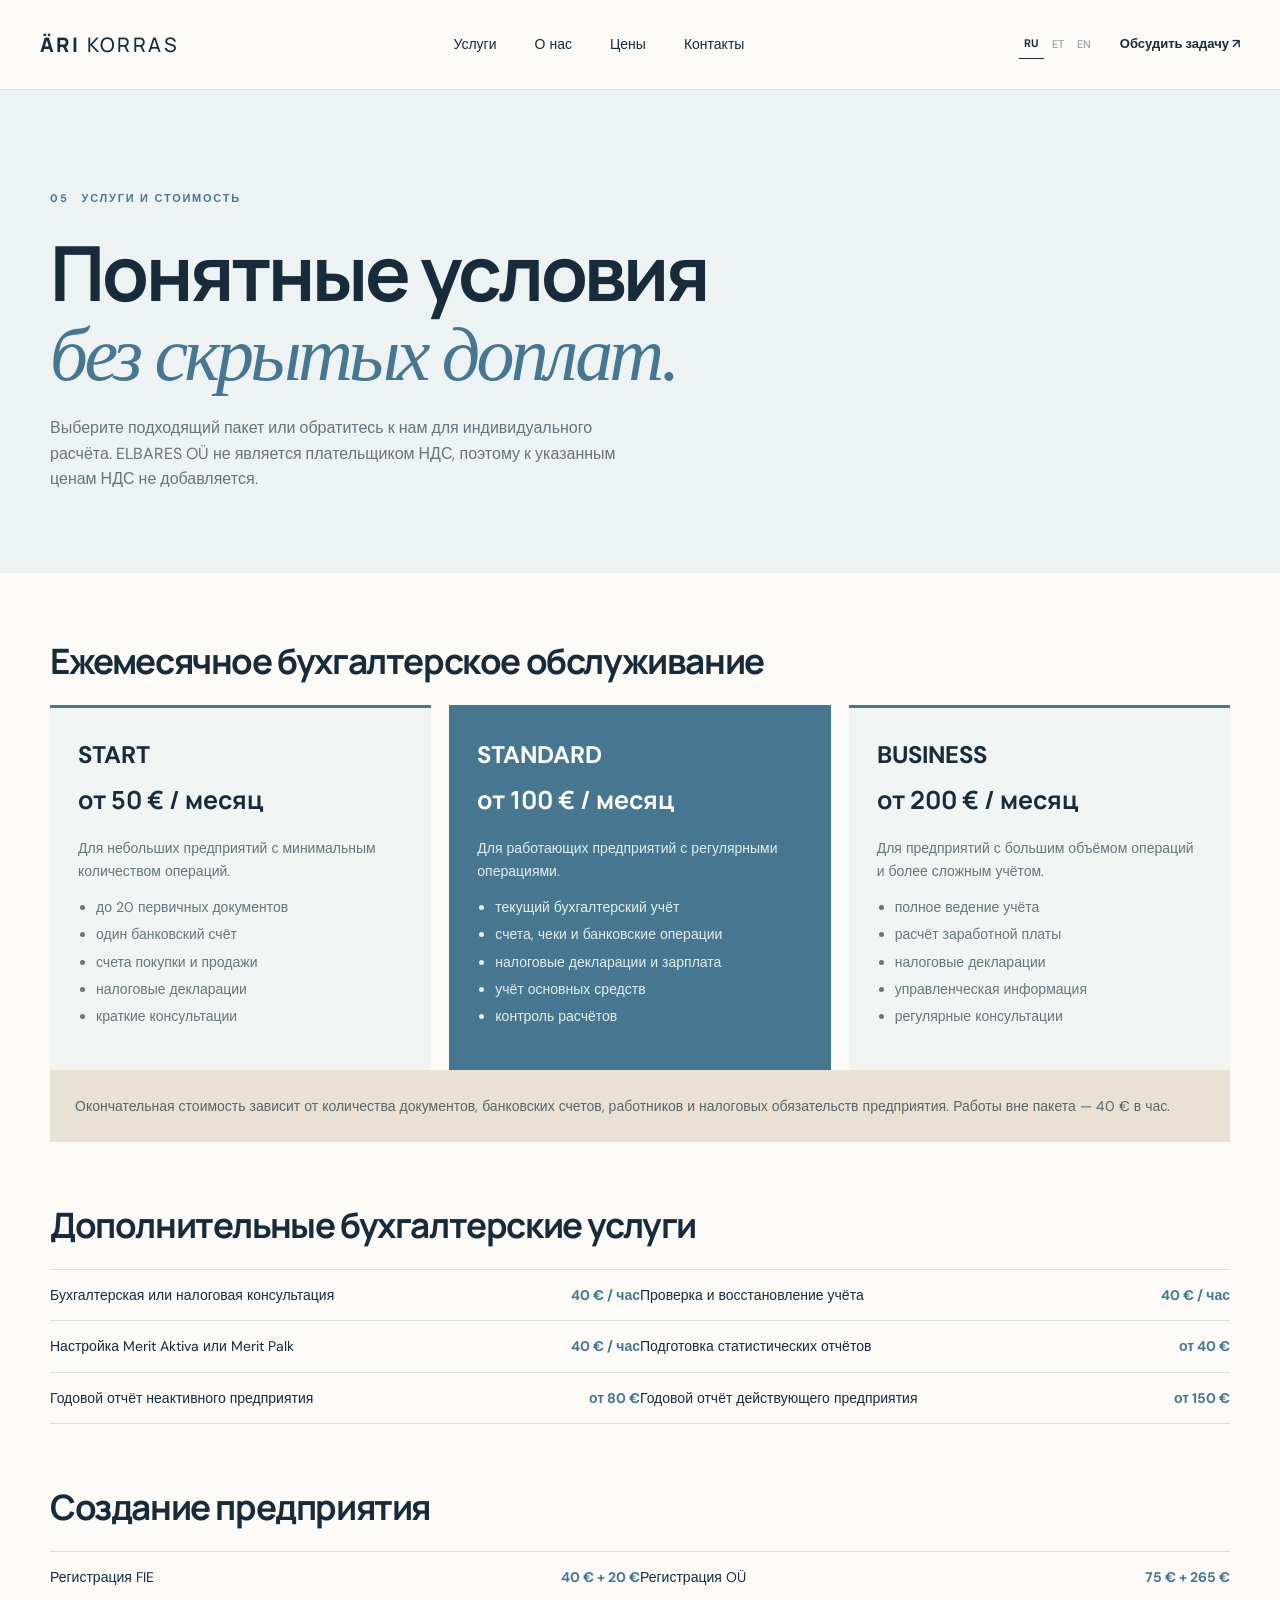
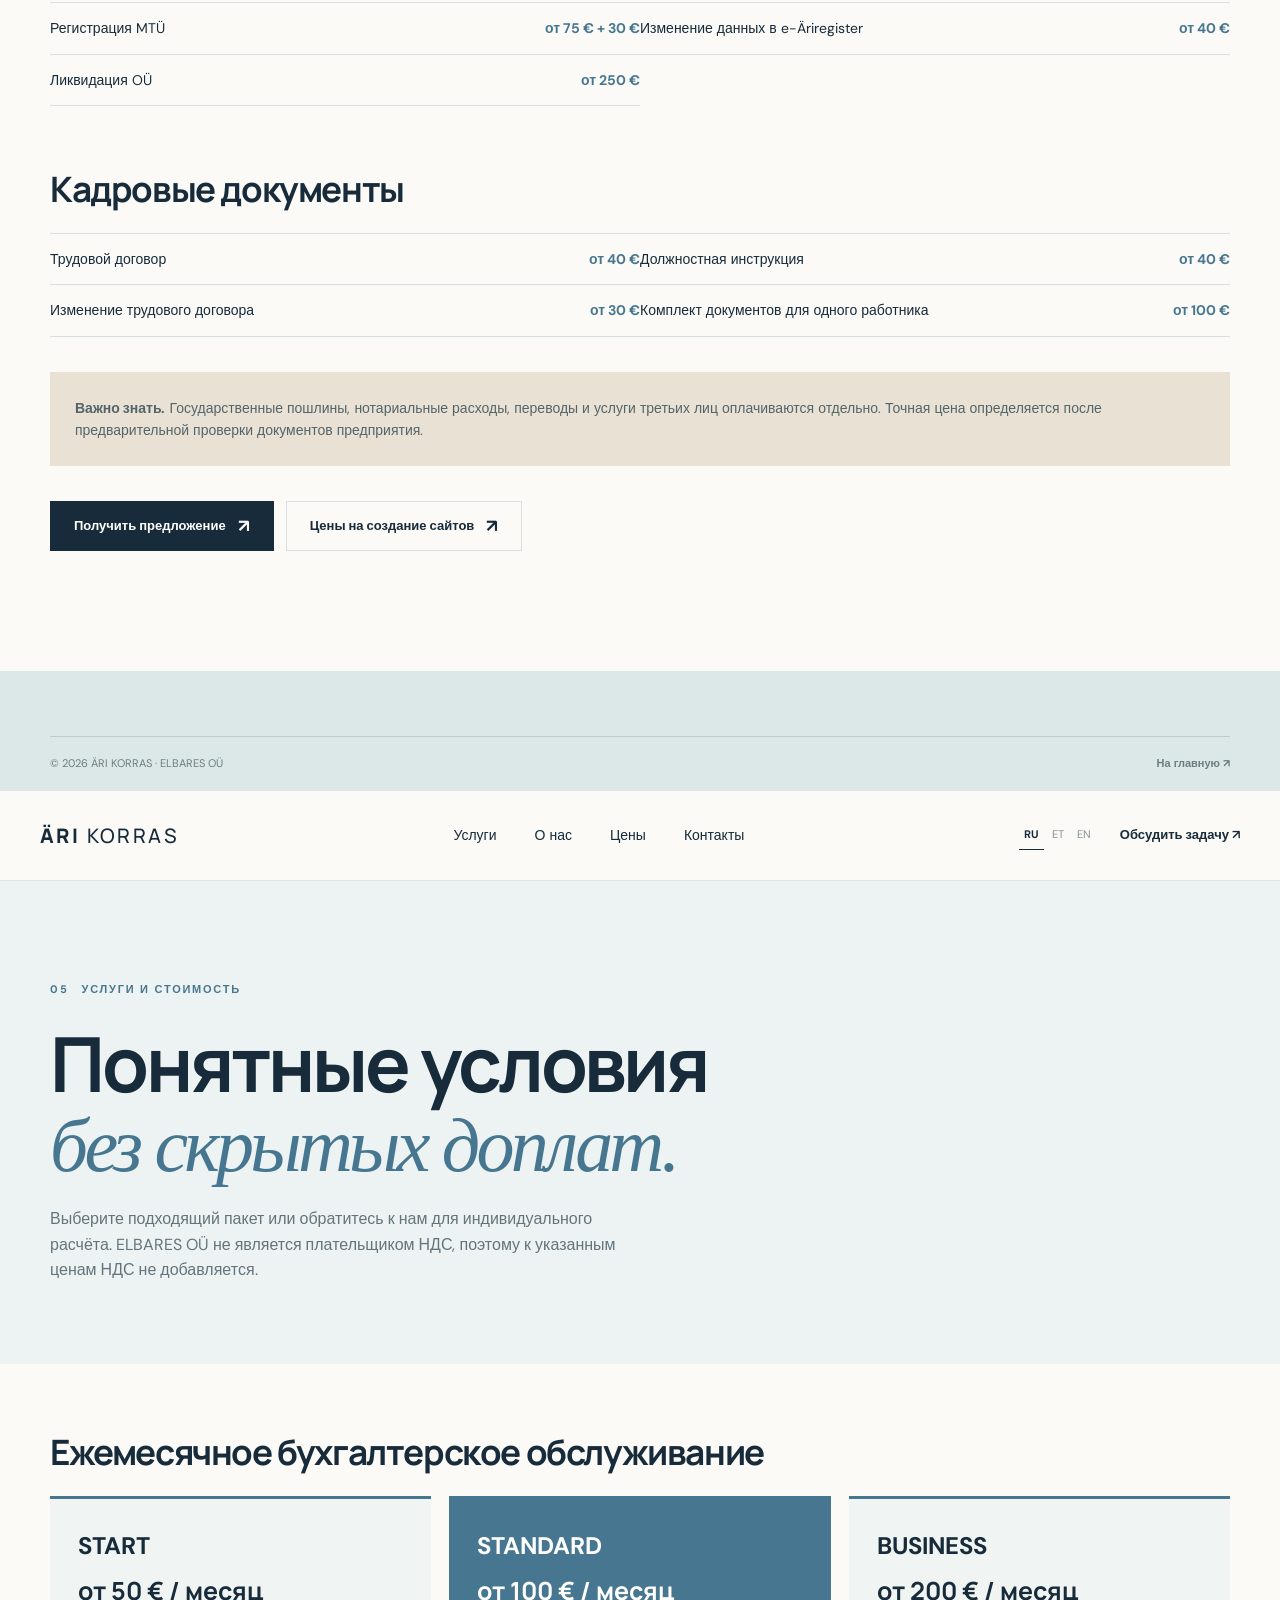
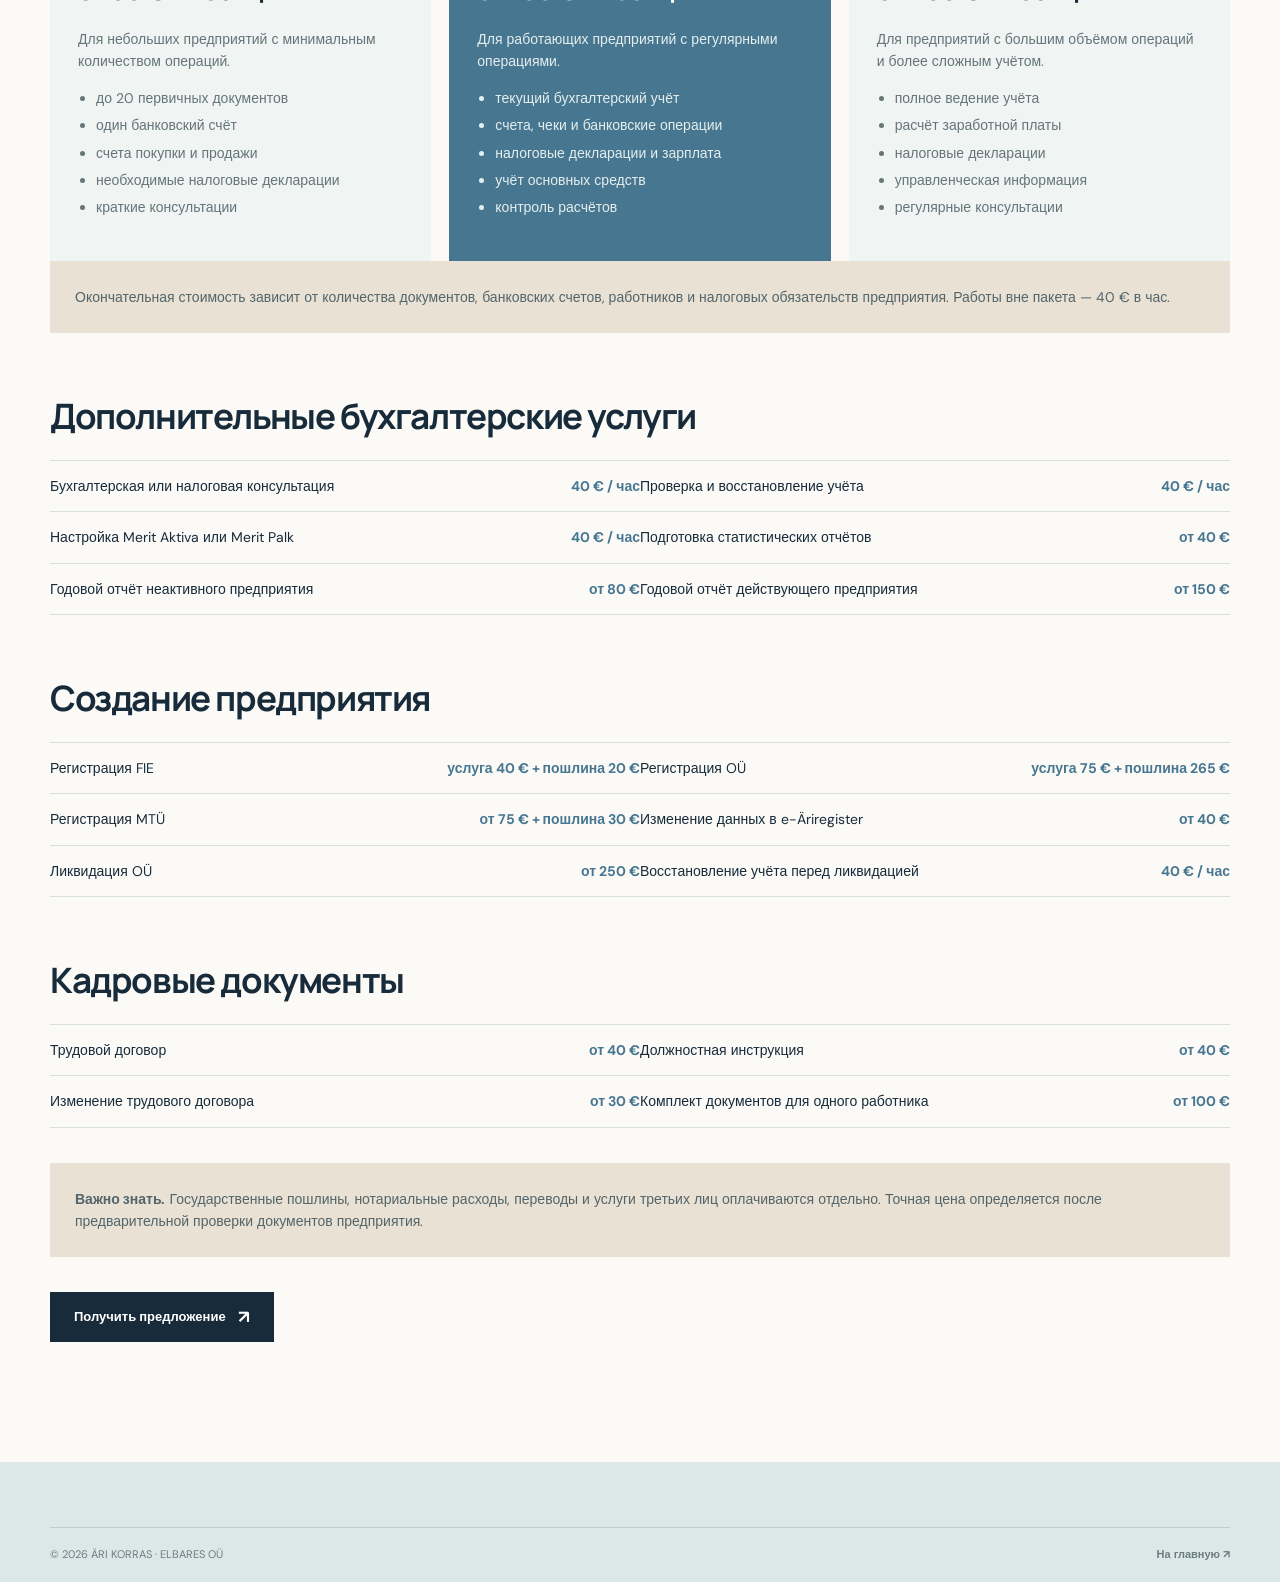
==== prices.html @ 9d1c019a "Add multilingual service pricing pages" ====
<!doctype html><html lang="ru"><head><meta charset="utf-8"><meta name="viewport" content="width=device-width,initial-scale=1"><title>Цены | ÄRI KORRAS</title><link rel="preconnect" href="https://fonts.googleapis.com"><link rel="preconnect" href="https://fonts.gstatic.com" crossorigin><link href="https://fonts.googleapis.com/css2?family=DM+Sans:wght@400;500;600;700&family=Manrope:wght@600;700;800&display=swap" rel="stylesheet"><link rel="stylesheet" href="styles.css"><style>.prices-hero{padding:100px 0 65px;background:var(--mist)}.prices-hero h1{font-size:clamp(45px,6vw,76px);margin:25px 0 20px}.prices-hero p{max-width:650px;color:#64747c}.price-page{padding:70px 0 120px}.price-page h2{font-size:35px;margin:65px 0 25px}.price-page h2:first-child{margin-top:0}.price-grid{display:grid;grid-template-columns:repeat(3,1fr);gap:18px}.price-card{background:#f0f4f3;padding:28px;min-height:330px;border-top:3px solid var(--blue)}.price-card.featured{background:var(--blue);color:#fff}.price-card h3{font-size:24px;margin:0 0 8px}.price{font:700 25px var(--display);margin:5px 0 20px}.price-card p{color:#65757a;font-size:14px}.price-card.featured p,.price-card.featured li{color:#e5eeee}.price-card ul{padding-left:18px;font-size:14px}.price-card li{margin:5px 0;color:#65757a}.price-note{padding:25px;background:var(--sand);color:#53656a;font-size:14px}.price-list{display:grid;grid-template-columns:1fr 1fr;border-top:1px solid var(--line)}.price-row{display:flex;justify-content:space-between;gap:20px;padding:14px 0;border-bottom:1px solid var(--line);font-size:14px}.price-row strong{white-space:nowrap;color:var(--blue)}@media(max-width:800px){.prices-hero{padding:70px 0 50px}.price-grid,.price-list{grid-template-columns:1fr}.price-page{padding-top:50px}.price-page h2{font-size:29px;margin-top:48px}.price-row{display:block}.price-row strong{display:block;margin-top:4px}}
</style></head><body><header class="site-header"><a class="brand" href="index.html">ÄRI <span>KORRAS</span></a><nav class="desktop-nav"><a href="index.html#services" data-i18n="navServices">Услуги</a><a href="index.html#about" data-i18n="navAbout">О нас</a><a href="prices.html" data-i18n="navPrices">Цены</a><a href="index.html#contact" data-i18n="navContact">Контакты</a></nav><div class="header-actions"><div class="lang-switcher"><button class="lang active" data-lang="ru">RU</button><button class="lang" data-lang="et">ET</button><button class="lang" data-lang="en">EN</button></div><a class="header-cta" href="index.html#contact" data-i18n="headerCta">Обсудить задачу <span>↗</span></a></div></header>
<main><section class="prices-hero"><div class="content-width"><div class="section-label"><span>05</span><span data-i18n="heroLabel">УСЛУГИ И СТОИМОСТЬ</span></div><h1 data-i18n="heroTitle">Понятные условия<br><em>без скрытых доплат.</em></h1><p data-i18n="heroText">Выберите подходящий пакет или обратитесь к нам для индивидуального расчёта. ELBARES OÜ не является плательщиком НДС, поэтому к указанным ценам НДС не добавляется.</p></div></section><section class="price-page content-width"><h2 data-i18n="accountingHeading">Ежемесячное бухгалтерское обслуживание</h2><div class="price-grid"><article class="price-card"><h3>START</h3><div class="price">от 50 € / месяц</div><p data-i18n="startText">Для небольших предприятий с минимальным количеством операций.</p><ul data-list="start"></ul></article><article class="price-card featured"><h3>STANDARD</h3><div class="price">от 100 € / месяц</div><p data-i18n="standardText">Для работающих предприятий с регулярными операциями.</p><ul data-list="standard"></ul></article><article class="price-card"><h3>BUSINESS</h3><div class="price">от 200 € / месяц</div><p data-i18n="businessText">Для предприятий с большим объёмом операций и более сложным учётом.</p><ul data-list="business"></ul></article></div><div class="price-note" data-i18n="accountingNote">Окончательная стоимость зависит от количества документов, банковских счетов, работников и налоговых обязательств предприятия. Работы вне пакета — 40 € в час.</div><h2 data-i18n="extraHeading">Дополнительные бухгалтерские услуги</h2><div class="price-list"><div class="price-row"><span data-i18n="extra1">Бухгалтерская или налоговая консультация</span><strong>40 € / час</strong></div><div class="price-row"><span data-i18n="extra2">Проверка и восстановление учёта</span><strong>40 € / час</strong></div><div class="price-row"><span data-i18n="extra3">Настройка Merit Aktiva или Merit Palk</span><strong>40 € / час</strong></div><div class="price-row"><span data-i18n="extra4">Подготовка статистических отчётов</span><strong>от 40 €</strong></div><div class="price-row"><span data-i18n="extra5">Годовой отчёт неактивного предприятия</span><strong>от 80 €</strong></div><div class="price-row"><span data-i18n="extra6">Годовой отчёт действующего предприятия</span><strong>от 150 €</strong></div></div><h2 data-i18n="companyHeading">Создание предприятия</h2><div class="price-list"><div class="price-row"><span data-i18n="company1">Регистрация FIE</span><strong>40 € + 20 €</strong></div><div class="price-row"><span data-i18n="company2">Регистрация OÜ</span><strong>75 € + 265 €</strong></div><div class="price-row"><span data-i18n="company3">Регистрация MTÜ</span><strong>от 75 € + 30 €</strong></div><div class="price-row"><span data-i18n="company4">Изменение данных в e-Äriregister</span><strong>от 40 €</strong></div><div class="price-row"><span data-i18n="company5">Ликвидация OÜ</span><strong>от 250 €</strong></div></div><h2 data-i18n="docsHeading">Кадровые документы</h2><div class="price-list"><div class="price-row"><span data-i18n="doc1">Трудовой договор</span><strong>от 40 €</strong></div><div class="price-row"><span data-i18n="doc2">Должностная инструкция</span><strong>от 40 €</strong></div><div class="price-row"><span data-i18n="doc3">Изменение трудового договора</span><strong>от 30 €</strong></div><div class="price-row"><span data-i18n="doc4">Комплект документов для одного работника</span><strong>от 100 €</strong></div></div><div class="price-note" style="margin-top:35px" data-i18n="legalNote"><strong>Важно знать.</strong> Государственные пошлины, нотариальные расходы, переводы и услуги третьих лиц оплачиваются отдельно. Точная цена определяется после предварительной проверки документов предприятия.</div><div style="display:flex;gap:12px;flex-wrap:wrap;margin-top:35px"><a class="button button-dark" href="index.html#contact" data-i18n="offerButton">Получить предложение <span>↗</span></a><a class="button button-line" href="website-prices.html" data-i18n="websiteButton">Цены на создание сайтов <span>↗</span></a></div></section></main><footer class="footer"><div class="content-width footer-bottom"><span>© 2026 ÄRI KORRAS · ELBARES OÜ</span><a href="index.html" data-i18n="homeButton">На главную <span>↗</span></a></div></footer><script src="prices.js"></script></body></html>
<!doctype html><html lang="ru"><head><meta charset="utf-8"><meta name="viewport" content="width=device-width,initial-scale=1"><title>Цены | ÄRI KORRAS</title><link rel="preconnect" href="https://fonts.googleapis.com"><link rel="preconnect" href="https://fonts.gstatic.com" crossorigin><link href="https://fonts.googleapis.com/css2?family=DM+Sans:wght@400;500;600;700&family=Manrope:wght@600;700;800&display=swap" rel="stylesheet"><link rel="stylesheet" href="styles.css"><style>.prices-hero{padding:100px 0 65px;background:var(--mist)}.prices-hero h1{font-size:clamp(45px,6vw,76px);margin:25px 0 20px}.prices-hero p{max-width:590px;color:#64747c}.price-page{padding:70px 0 120px}.price-page h2{font-size:35px;margin:65px 0 25px}.price-page h2:first-child{margin-top:0}.price-grid{display:grid;grid-template-columns:repeat(3,1fr);gap:18px}.price-card{background:#f0f4f3;padding:28px;min-height:330px;border-top:3px solid var(--blue)}.price-card.featured{background:var(--blue);color:#fff}.price-card h3{font-size:24px;margin:0 0 8px}.price{font:700 25px var(--display);margin:5px 0 20px}.price-card p{color:#65757a;font-size:14px}.price-card.featured p,.price-card.featured li{color:#e5eeee}.price-card ul{padding-left:18px;font-size:14px}.price-card li{margin:5px 0;color:#65757a}.price-note{padding:25px;background:var(--sand);color:#53656a;font-size:14px}.price-list{display:grid;grid-template-columns:1fr 1fr;border-top:1px solid var(--line)}.price-row{display:flex;justify-content:space-between;gap:20px;padding:14px 0;border-bottom:1px solid var(--line);font-size:14px}.price-row strong{white-space:nowrap;color:var(--blue)}@media(max-width:800px){.prices-hero{padding:70px 0 50px}.price-grid,.price-list{grid-template-columns:1fr}.price-page{padding-top:50px}.price-page h2{font-size:29px;margin-top:48px}.price-row{display:block}.price-row strong{display:block;margin-top:4px}}
</style></head><body><header class="site-header"><a class="brand" href="index.html">ÄRI <span>KORRAS</span></a><nav class="desktop-nav"><a href="index.html#services">Услуги</a><a href="index.html#about">О нас</a><a href="prices.html">Цены</a><a href="index.html#contact">Контакты</a></nav><div class="header-actions"><div class="lang-switcher"><a class="lang active" href="#">RU</a><a class="lang" href="#">ET</a><a class="lang" href="#">EN</a></div><a class="header-cta" href="index.html#contact">Обсудить задачу <span>↗</span></a></div></header>
<main><section class="prices-hero"><div class="content-width"><div class="section-label"><span>05</span><span>УСЛУГИ И СТОИМОСТЬ</span></div><h1>Понятные условия<br><em>без скрытых доплат.</em></h1><p>Выберите подходящий пакет или обратитесь к нам для индивидуального расчёта. ELBARES OÜ не является плательщиком НДС, поэтому к указанным ценам НДС не добавляется.</p></div></section><section class="price-page content-width"><h2>Ежемесячное бухгалтерское обслуживание</h2><div class="price-grid"><article class="price-card"><h3>START</h3><div class="price">от 50 € / месяц</div><p>Для небольших предприятий с минимальным количеством операций.</p><ul><li>до 20 первичных документов</li><li>один банковский счёт</li><li>счета покупки и продажи</li><li>необходимые налоговые декларации</li><li>краткие консультации</li></ul></article><article class="price-card featured"><h3>STANDARD</h3><div class="price">от 100 € / месяц</div><p>Для работающих предприятий с регулярными операциями.</p><ul><li>текущий бухгалтерский учёт</li><li>счета, чеки и банковские операции</li><li>налоговые декларации и зарплата</li><li>учёт основных средств</li><li>контроль расчётов</li></ul></article><article class="price-card"><h3>BUSINESS</h3><div class="price">от 200 € / месяц</div><p>Для предприятий с большим объёмом операций и более сложным учётом.</p><ul><li>полное ведение учёта</li><li>расчёт заработной платы</li><li>налоговые декларации</li><li>управленческая информация</li><li>регулярные консультации</li></ul></article></div><div class="price-note">Окончательная стоимость зависит от количества документов, банковских счетов, работников и налоговых обязательств предприятия. Работы вне пакета — 40 € в час.</div><h2>Дополнительные бухгалтерские услуги</h2><div class="price-list"><div class="price-row">Бухгалтерская или налоговая консультация <strong>40 € / час</strong></div><div class="price-row">Проверка и восстановление учёта <strong>40 € / час</strong></div><div class="price-row">Настройка Merit Aktiva или Merit Palk <strong>40 € / час</strong></div><div class="price-row">Подготовка статистических отчётов <strong>от 40 €</strong></div><div class="price-row">Годовой отчёт неактивного предприятия <strong>от 80 €</strong></div><div class="price-row">Годовой отчёт действующего предприятия <strong>от 150 €</strong></div></div><h2>Создание предприятия</h2><div class="price-list"><div class="price-row">Регистрация FIE <strong>услуга 40 € + пошлина 20 €</strong></div><div class="price-row">Регистрация OÜ <strong>услуга 75 € + пошлина 265 €</strong></div><div class="price-row">Регистрация MTÜ <strong>от 75 € + пошлина 30 €</strong></div><div class="price-row">Изменение данных в e-Äriregister <strong>от 40 €</strong></div><div class="price-row">Ликвидация OÜ <strong>от 250 €</strong></div><div class="price-row">Восстановление учёта перед ликвидацией <strong>40 € / час</strong></div></div><h2>Кадровые документы</h2><div class="price-list"><div class="price-row">Трудовой договор <strong>от 40 €</strong></div><div class="price-row">Должностная инструкция <strong>от 40 €</strong></div><div class="price-row">Изменение трудового договора <strong>от 30 €</strong></div><div class="price-row">Комплект документов для одного работника <strong>от 100 €</strong></div></div><div class="price-note" style="margin-top:35px"><strong>Важно знать.</strong> Государственные пошлины, нотариальные расходы, переводы и услуги третьих лиц оплачиваются отдельно. Точная цена определяется после предварительной проверки документов предприятия.</div><a class="button button-dark" href="index.html#contact" style="margin-top:35px">Получить предложение <span>↗</span></a></section></main><footer class="footer"><div class="content-width footer-bottom"><span>© 2026 ÄRI KORRAS · ELBARES OÜ</span><a href="index.html">На главную <span>↗</span></a></div></footer></body></html>
---- styles.css ----
:root{--ink:#172b3a;--blue:#477790;--mist:#edf3f3;--sand:#e9e1d4;--paper:#fbfaf7;--line:#d8e0df;--serif:Georgia,serif;--sans:'DM Sans',sans-serif;--display:'Manrope',sans-serif}*{box-sizing:border-box}html{scroll-behavior:smooth}body{margin:0;background:var(--paper);color:var(--ink);font-family:var(--sans);font-size:16px;line-height:1.6}a{color:inherit;text-decoration:none}button,input,textarea{font:inherit}.content-width{width:min(1180px,calc(100% - 80px));margin:auto}.site-header{height:90px;display:flex;align-items:center;justify-content:space-between;padding:0 40px;border-bottom:1px solid #dfe5e3;background:#fbfaf7eb;backdrop-filter:blur(12px);position:sticky;top:0;z-index:10}.brand{font:800 20px var(--display);letter-spacing:.12em}.brand span{font-weight:500}.desktop-nav{display:flex;gap:38px;font-size:14px}.desktop-nav a:hover{color:var(--blue)}.header-actions{display:flex;gap:24px;align-items:center}.lang-switcher{display:flex;gap:3px}.lang{border:0;background:transparent;color:#849198;font-size:11px;padding:5px;cursor:pointer}.lang.active{color:var(--ink);font-weight:700;border-bottom:1px solid var(--ink)}.header-cta{font-size:13px;font-weight:600}.menu-toggle,.mobile-nav{display:none}.section-grid{display:grid;grid-template-columns:43% 57%;min-height:670px}.hero-copy{padding:120px 7vw 80px max(40px,calc((100vw - 1180px)/2));position:relative}.hero-copy:before{content:'Ä';position:absolute;top:30px;right:15%;font:400 270px/1 var(--serif);color:#e5eceb;z-index:-1}.hero-kicker,.section-label{display:flex;gap:13px;align-items:center;color:var(--blue);font-size:11px;letter-spacing:.16em;font-weight:700}.dot{width:7px;height:7px;background:var(--blue);border-radius:50%}h1,h2,h3{margin-top:0}h1,h2{font:700 clamp(48px,5vw,78px)/1.05 var(--display);letter-spacing:-.04em}h1{margin:30px 0 28px}h1 em,h2 em,h3 em{font-family:var(--serif);font-weight:400;font-style:italic;letter-spacing:-.05em}h1 em{color:var(--blue)}.hero-lead{font-size:21px;line-height:1.35;font-weight:600;max-width:390px}.hero-text{color:#64747c;max-width:450px;font-size:15px}.hero-buttons{display:flex;gap:12px;flex-wrap:wrap;margin:38px 0 32px}.button{display:inline-flex;align-items:center;justify-content:center;min-height:50px;padding:0 23px;border:1px solid var(--ink);font-size:13px;font-weight:700;cursor:pointer;transition:.25s}.button-dark{background:var(--ink);color:white}.button-dark:hover{background:var(--blue);border-color:var(--blue);transform:translateY(-2px)}.button-line{border-color:var(--line)}.button-light{background:var(--paper);border-color:var(--paper)}.hero-note{font-size:12px;color:#76848a}.hero-note:first-letter{color:var(--blue)}.image-frame{overflow:hidden;position:relative}.image-frame img{width:100%;height:100%;object-fit:cover;display:block}.intro{padding:140px 0 70px;display:grid;grid-template-columns:30% 70%;border-bottom:1px solid var(--line)}.intro-content{display:grid;grid-template-columns:52% 48%;gap:50px}.intro h2,.about h2,.process h2,.contact h2{font-size:clamp(39px,4vw,58px);margin:0}.intro p{color:#66757b;max-width:410px;margin:7px 0}.services{display:grid;grid-template-columns:repeat(3,1fr);gap:20px;padding:45px 0 130px}.service-card{padding:28px 28px 35px;background:#f0f4f3;min-height:570px;display:flex;flex-direction:column;border:1px solid transparent;transition:.25s}.service-card:hover{transform:translateY(-7px);border-color:#c9d9d8}.service-featured{background:var(--blue);color:white}.service-index{font:700 11px var(--display);letter-spacing:.1em;opacity:.62}.service-icon{font:400 62px/1 var(--serif);height:105px;margin-top:35px}.service-card h3{font:700 27px/1.08 var(--display);margin-bottom:18px;letter-spacing:-.035em}.service-card h3 em{font-size:31px}.service-card p,.service-card li{font-size:14px;color:#65757a}.service-featured p,.service-featured li{color:#e2eeee}.service-card ul{padding:0 0 10px 18px;margin:0}.service-card li{margin-bottom:5px}.text-link{font-weight:700;font-size:13px;margin-top:auto}.text-link span,.button span{padding-left:12px;font-size:18px}.statement{background:var(--ink);color:white}.statement-inner{padding:120px 10% 130px;position:relative}.big-mark{font:200px/1 var(--serif);color:#55798a;position:absolute;top:28px;left:0}.statement h2{font-size:clamp(43px,5vw,72px);position:relative;margin-bottom:26px}.statement p{color:#b9c8ca;max-width:530px}.statement .button{margin-top:25px}.about{padding:135px 0}.about-grid{display:grid;grid-template-columns:40% 60%;gap:10%;padding-top:45px}.muted{color:#69787d;max-width:360px}.reasons{display:grid;grid-template-columns:1fr 1fr;gap:35px 30px}.reasons div{border-top:1px solid var(--line);padding-top:14px}.reasons b,.process-grid span{color:var(--blue);font-size:11px}.reasons h3{font-size:18px;margin:18px 0 7px}.reasons p,.process-grid p{color:#6d7c80;font-size:14px;margin:0}.process{padding:0 0 135px}.process h2{margin:38px 0 60px}.process-grid{display:grid;grid-template-columns:repeat(4,1fr);gap:25px}.process-grid>div{border-top:1px solid var(--ink);padding-top:15px}.process-grid h3{font-size:17px;line-height:1.25;margin:22px 0 8px}.contact{background:var(--sand);display:grid;grid-template-columns:48% 52%;margin-bottom:130px}.contact-image{min-height:650px}.contact-copy{padding:75px 8%}.contact-copy h2{margin:38px 0 22px}.contact-copy>p{color:#647277;max-width:410px}form{margin-top:35px}label{display:block;font-size:11px;font-weight:700;margin-bottom:15px}input,textarea{display:block;width:100%;border:0;border-bottom:1px solid #b5c0bd;background:transparent;padding:8px 0;outline:none;color:var(--ink);resize:vertical}form .button{margin-top:13px}.form-success{display:none;color:var(--blue);font-size:13px}.footer{background:#dce8e7;padding-top:65px}.footer-grid{display:grid;grid-template-columns:2fr 1fr 1fr;gap:35px;padding-bottom:65px}.footer-grid p{color:#65777b;font-size:13px}.footer-grid>div{display:flex;flex-direction:column;gap:5px;font-size:13px}.footer-label{font-size:10px;color:var(--blue);font-weight:700;letter-spacing:.14em;margin-bottom:10px}.footer-bottom{border-top:1px solid #bdcdcc;padding:18px 0;display:flex;justify-content:space-between;color:#6b7d80;font-size:11px}.footer-bottom a{font-weight:700}.welcome-backdrop{position:fixed;inset:0;background:#172b3a59;z-index:20}.welcome{position:fixed;z-index:21;right:35px;bottom:35px;width:min(390px,calc(100% - 40px));padding:42px;background:var(--sand);box-shadow:0 20px 50px #172b3a2e}.welcome-close{position:absolute;right:15px;top:10px;border:0;background:transparent;font-size:28px;cursor:pointer}.welcome h2{font-size:37px;margin:20px 0 15px}.welcome p{font-size:14px;color:#657277}.welcome .button{margin-top:12px}.eyebrow{color:var(--blue);font-weight:700;font-size:10px;letter-spacing:.15em}.hidden{display:none!important}
@media(max-width:800px){.content-width{width:calc(100% - 40px)}.site-header{height:72px;padding:0 20px}.desktop-nav,.header-cta{display:none}.header-actions{gap:13px}.menu-toggle{display:flex;width:28px;height:28px;border:0;background:transparent;flex-direction:column;justify-content:center;gap:6px;cursor:pointer}.menu-toggle span{display:block;width:25px;border-top:1px solid var(--ink)}.mobile-nav{display:flex;position:fixed;z-index:9;top:72px;left:0;right:0;background:var(--paper);padding:15px 20px 22px;flex-direction:column;gap:14px;border-bottom:1px solid var(--line);transform:translateY(-130%);transition:.25s}.mobile-nav.open{transform:translateY(0)}.section-grid{display:flex;flex-direction:column;min-height:0}.hero-copy{padding:70px 20px 45px}.hero-copy:before{right:2%;top:10px;font-size:180px}.hero-lead{font-size:18px}.hero-text{font-size:14px}.hero-buttons{margin-top:28px}.button{min-height:47px;padding:0 18px}.hero-image{height:300px;margin:0 20px}.intro{display:block;padding:80px 0 45px}.intro-content{display:block;margin-top:30px}.intro p{margin-top:25px}.services{display:block;padding:20px 0 80px}.service-card{min-height:0;margin-bottom:14px;padding:24px}.service-icon{height:73px;margin-top:25px}.service-card ul{margin-bottom:25px}.statement-inner{padding:80px 30px 90px}.big-mark{left:0;top:10px}.about{padding:85px 0}.about-grid{display:block;padding-top:30px}.muted{margin:25px 0 45px}.reasons{gap:25px 15px}.reasons h3{font-size:16px}.reasons p{font-size:13px}.process{padding-bottom:85px}.process h2{margin:30px 0 40px}.process-grid{grid-template-columns:1fr 1fr;gap:35px 20px}.process-grid h3{font-size:15px}.contact{display:flex;flex-direction:column;margin-bottom:80px}.contact-image{min-height:260px}.contact-copy{padding:55px 25px}.footer-grid{grid-template-columns:1fr 1fr;padding-bottom:45px}.footer-grid>div:first-child{grid-column:1/-1}.footer-bottom{display:block}.footer-bottom a{display:block;margin-top:8px}.welcome{right:20px;bottom:20px;padding:30px}.welcome h2{font-size:31px}}
---- styles.css ----
:root{--ink:#172b3a;--blue:#477790;--mist:#edf3f3;--sand:#e9e1d4;--paper:#fbfaf7;--line:#d8e0df;--serif:Georgia,serif;--sans:'DM Sans',sans-serif;--display:'Manrope',sans-serif}*{box-sizing:border-box}html{scroll-behavior:smooth}body{margin:0;background:var(--paper);color:var(--ink);font-family:var(--sans);font-size:16px;line-height:1.6}a{color:inherit;text-decoration:none}button,input,textarea{font:inherit}.content-width{width:min(1180px,calc(100% - 80px));margin:auto}.site-header{height:90px;display:flex;align-items:center;justify-content:space-between;padding:0 40px;border-bottom:1px solid #dfe5e3;background:#fbfaf7eb;backdrop-filter:blur(12px);position:sticky;top:0;z-index:10}.brand{font:800 20px var(--display);letter-spacing:.12em}.brand span{font-weight:500}.desktop-nav{display:flex;gap:38px;font-size:14px}.desktop-nav a:hover{color:var(--blue)}.header-actions{display:flex;gap:24px;align-items:center}.lang-switcher{display:flex;gap:3px}.lang{border:0;background:transparent;color:#849198;font-size:11px;padding:5px;cursor:pointer}.lang.active{color:var(--ink);font-weight:700;border-bottom:1px solid var(--ink)}.header-cta{font-size:13px;font-weight:600}.menu-toggle,.mobile-nav{display:none}.section-grid{display:grid;grid-template-columns:43% 57%;min-height:670px}.hero-copy{padding:120px 7vw 80px max(40px,calc((100vw - 1180px)/2));position:relative}.hero-copy:before{content:'Ä';position:absolute;top:30px;right:15%;font:400 270px/1 var(--serif);color:#e5eceb;z-index:-1}.hero-kicker,.section-label{display:flex;gap:13px;align-items:center;color:var(--blue);font-size:11px;letter-spacing:.16em;font-weight:700}.dot{width:7px;height:7px;background:var(--blue);border-radius:50%}h1,h2,h3{margin-top:0}h1,h2{font:700 clamp(48px,5vw,78px)/1.05 var(--display);letter-spacing:-.04em}h1{margin:30px 0 28px}h1 em,h2 em,h3 em{font-family:var(--serif);font-weight:400;font-style:italic;letter-spacing:-.05em}h1 em{color:var(--blue)}.hero-lead{font-size:21px;line-height:1.35;font-weight:600;max-width:390px}.hero-text{color:#64747c;max-width:450px;font-size:15px}.hero-buttons{display:flex;gap:12px;flex-wrap:wrap;margin:38px 0 32px}.button{display:inline-flex;align-items:center;justify-content:center;min-height:50px;padding:0 23px;border:1px solid var(--ink);font-size:13px;font-weight:700;cursor:pointer;transition:.25s}.button-dark{background:var(--ink);color:white}.button-dark:hover{background:var(--blue);border-color:var(--blue);transform:translateY(-2px)}.button-line{border-color:var(--line)}.button-light{background:var(--paper);border-color:var(--paper)}.hero-note{font-size:12px;color:#76848a}.hero-note:first-letter{color:var(--blue)}.image-frame{overflow:hidden;position:relative}.image-frame img{width:100%;height:100%;object-fit:cover;display:block}.intro{padding:140px 0 70px;display:grid;grid-template-columns:30% 70%;border-bottom:1px solid var(--line)}.intro-content{display:grid;grid-template-columns:52% 48%;gap:50px}.intro h2,.about h2,.process h2,.contact h2{font-size:clamp(39px,4vw,58px);margin:0}.intro p{color:#66757b;max-width:410px;margin:7px 0}.services{display:grid;grid-template-columns:repeat(3,1fr);gap:20px;padding:45px 0 130px}.service-card{padding:28px 28px 35px;background:#f0f4f3;min-height:570px;display:flex;flex-direction:column;border:1px solid transparent;transition:.25s}.service-card:hover{transform:translateY(-7px);border-color:#c9d9d8}.service-featured{background:var(--blue);color:white}.service-index{font:700 11px var(--display);letter-spacing:.1em;opacity:.62}.service-icon{font:400 62px/1 var(--serif);height:105px;margin-top:35px}.service-card h3{font:700 27px/1.08 var(--display);margin-bottom:18px;letter-spacing:-.035em}.service-card h3 em{font-size:31px}.service-card p,.service-card li{font-size:14px;color:#65757a}.service-featured p,.service-featured li{color:#e2eeee}.service-card ul{padding:0 0 10px 18px;margin:0}.service-card li{margin-bottom:5px}.text-link{font-weight:700;font-size:13px;margin-top:auto}.text-link span,.button span{padding-left:12px;font-size:18px}.statement{background:var(--ink);color:white}.statement-inner{padding:120px 10% 130px;position:relative}.big-mark{font:200px/1 var(--serif);color:#55798a;position:absolute;top:28px;left:0}.statement h2{font-size:clamp(43px,5vw,72px);position:relative;margin-bottom:26px}.statement p{color:#b9c8ca;max-width:530px}.statement .button{margin-top:25px}.about{padding:135px 0}.about-grid{display:grid;grid-template-columns:40% 60%;gap:10%;padding-top:45px}.muted{color:#69787d;max-width:360px}.reasons{display:grid;grid-template-columns:1fr 1fr;gap:35px 30px}.reasons div{border-top:1px solid var(--line);padding-top:14px}.reasons b,.process-grid span{color:var(--blue);font-size:11px}.reasons h3{font-size:18px;margin:18px 0 7px}.reasons p,.process-grid p{color:#6d7c80;font-size:14px;margin:0}.process{padding:0 0 135px}.process h2{margin:38px 0 60px}.process-grid{display:grid;grid-template-columns:repeat(4,1fr);gap:25px}.process-grid>div{border-top:1px solid var(--ink);padding-top:15px}.process-grid h3{font-size:17px;line-height:1.25;margin:22px 0 8px}.contact{background:var(--sand);display:grid;grid-template-columns:48% 52%;margin-bottom:130px}.contact-image{min-height:650px}.contact-copy{padding:75px 8%}.contact-copy h2{margin:38px 0 22px}.contact-copy>p{color:#647277;max-width:410px}form{margin-top:35px}label{display:block;font-size:11px;font-weight:700;margin-bottom:15px}input,textarea{display:block;width:100%;border:0;border-bottom:1px solid #b5c0bd;background:transparent;padding:8px 0;outline:none;color:var(--ink);resize:vertical}form .button{margin-top:13px}.form-success{display:none;color:var(--blue);font-size:13px}.footer{background:#dce8e7;padding-top:65px}.footer-grid{display:grid;grid-template-columns:2fr 1fr 1fr;gap:35px;padding-bottom:65px}.footer-grid p{color:#65777b;font-size:13px}.footer-grid>div{display:flex;flex-direction:column;gap:5px;font-size:13px}.footer-label{font-size:10px;color:var(--blue);font-weight:700;letter-spacing:.14em;margin-bottom:10px}.footer-bottom{border-top:1px solid #bdcdcc;padding:18px 0;display:flex;justify-content:space-between;color:#6b7d80;font-size:11px}.footer-bottom a{font-weight:700}.welcome-backdrop{position:fixed;inset:0;background:#172b3a59;z-index:20}.welcome{position:fixed;z-index:21;right:35px;bottom:35px;width:min(390px,calc(100% - 40px));padding:42px;background:var(--sand);box-shadow:0 20px 50px #172b3a2e}.welcome-close{position:absolute;right:15px;top:10px;border:0;background:transparent;font-size:28px;cursor:pointer}.welcome h2{font-size:37px;margin:20px 0 15px}.welcome p{font-size:14px;color:#657277}.welcome .button{margin-top:12px}.eyebrow{color:var(--blue);font-weight:700;font-size:10px;letter-spacing:.15em}.hidden{display:none!important}
@media(max-width:800px){.content-width{width:calc(100% - 40px)}.site-header{height:72px;padding:0 20px}.desktop-nav,.header-cta{display:none}.header-actions{gap:13px}.menu-toggle{display:flex;width:28px;height:28px;border:0;background:transparent;flex-direction:column;justify-content:center;gap:6px;cursor:pointer}.menu-toggle span{display:block;width:25px;border-top:1px solid var(--ink)}.mobile-nav{display:flex;position:fixed;z-index:9;top:72px;left:0;right:0;background:var(--paper);padding:15px 20px 22px;flex-direction:column;gap:14px;border-bottom:1px solid var(--line);transform:translateY(-130%);transition:.25s}.mobile-nav.open{transform:translateY(0)}.section-grid{display:flex;flex-direction:column;min-height:0}.hero-copy{padding:70px 20px 45px}.hero-copy:before{right:2%;top:10px;font-size:180px}.hero-lead{font-size:18px}.hero-text{font-size:14px}.hero-buttons{margin-top:28px}.button{min-height:47px;padding:0 18px}.hero-image{height:300px;margin:0 20px}.intro{display:block;padding:80px 0 45px}.intro-content{display:block;margin-top:30px}.intro p{margin-top:25px}.services{display:block;padding:20px 0 80px}.service-card{min-height:0;margin-bottom:14px;padding:24px}.service-icon{height:73px;margin-top:25px}.service-card ul{margin-bottom:25px}.statement-inner{padding:80px 30px 90px}.big-mark{left:0;top:10px}.about{padding:85px 0}.about-grid{display:block;padding-top:30px}.muted{margin:25px 0 45px}.reasons{gap:25px 15px}.reasons h3{font-size:16px}.reasons p{font-size:13px}.process{padding-bottom:85px}.process h2{margin:30px 0 40px}.process-grid{grid-template-columns:1fr 1fr;gap:35px 20px}.process-grid h3{font-size:15px}.contact{display:flex;flex-direction:column;margin-bottom:80px}.contact-image{min-height:260px}.contact-copy{padding:55px 25px}.footer-grid{grid-template-columns:1fr 1fr;padding-bottom:45px}.footer-grid>div:first-child{grid-column:1/-1}.footer-bottom{display:block}.footer-bottom a{display:block;margin-top:8px}.welcome{right:20px;bottom:20px;padding:30px}.welcome h2{font-size:31px}}
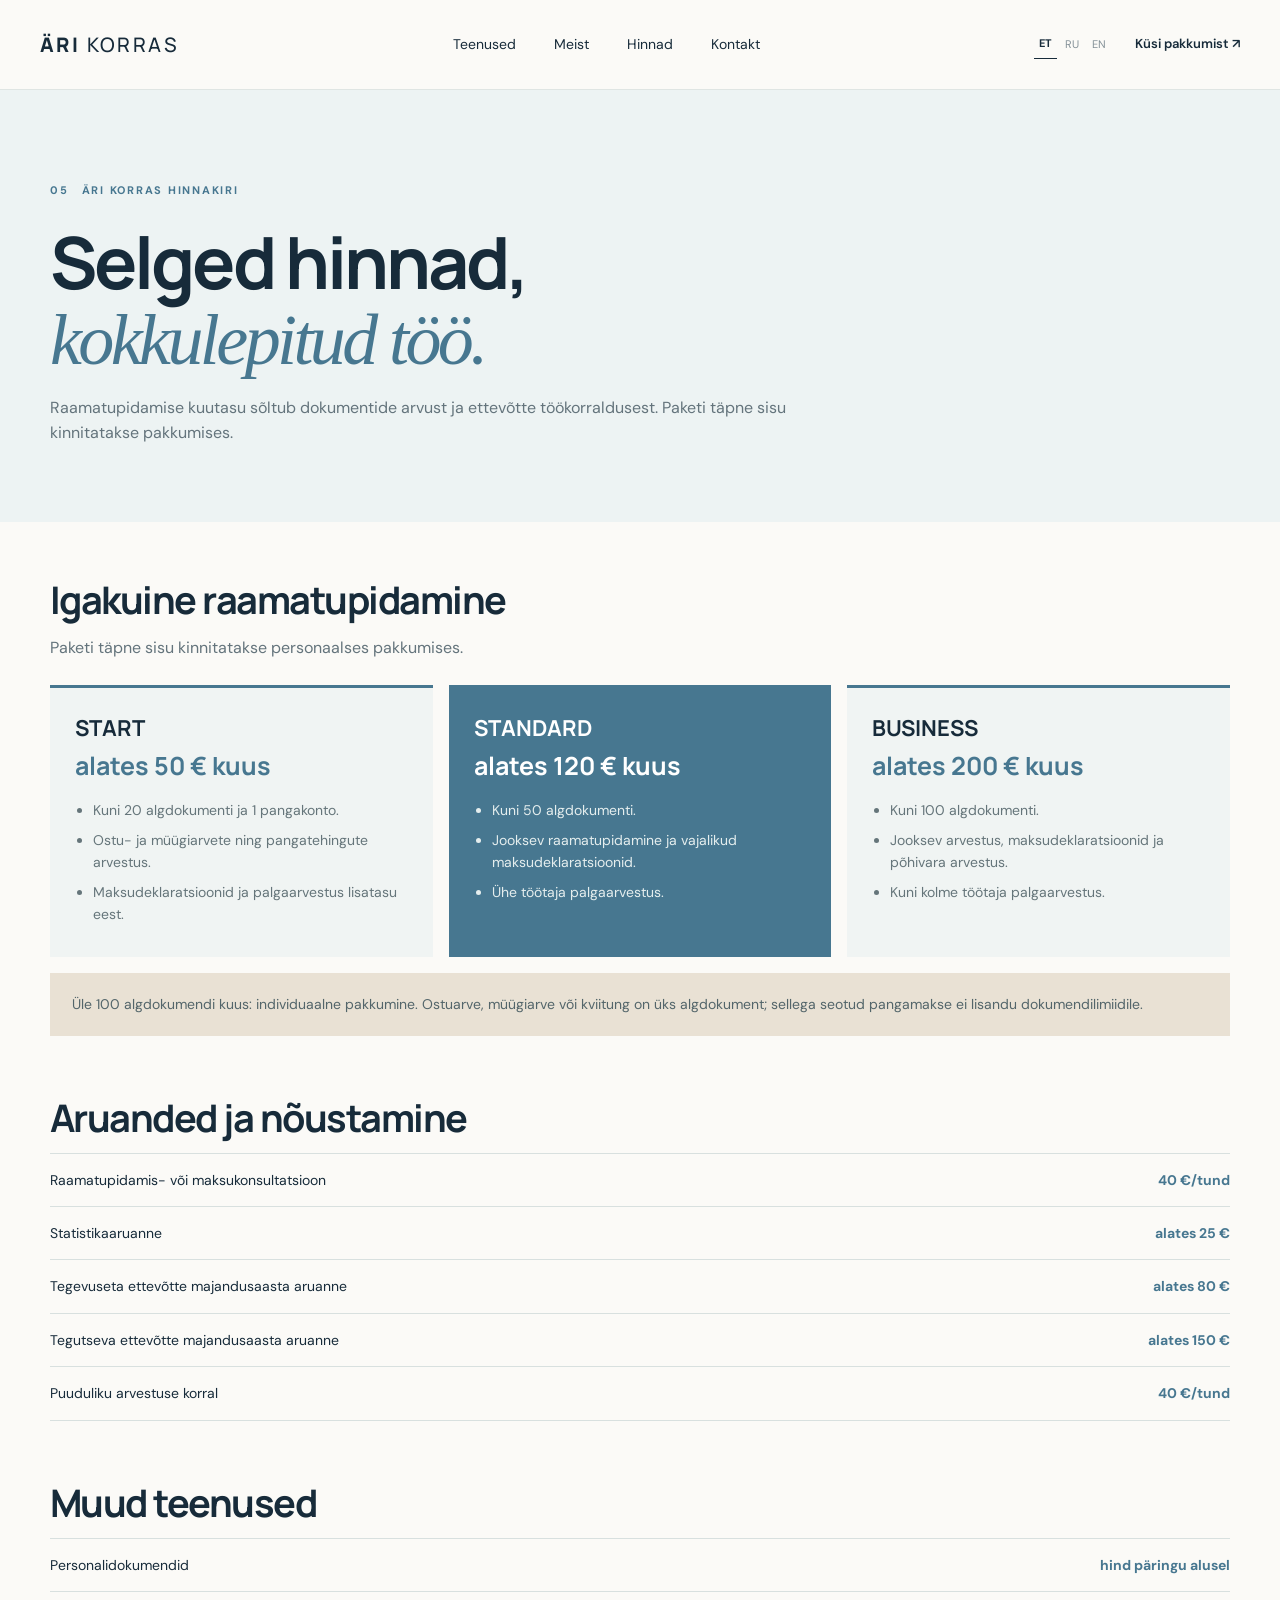
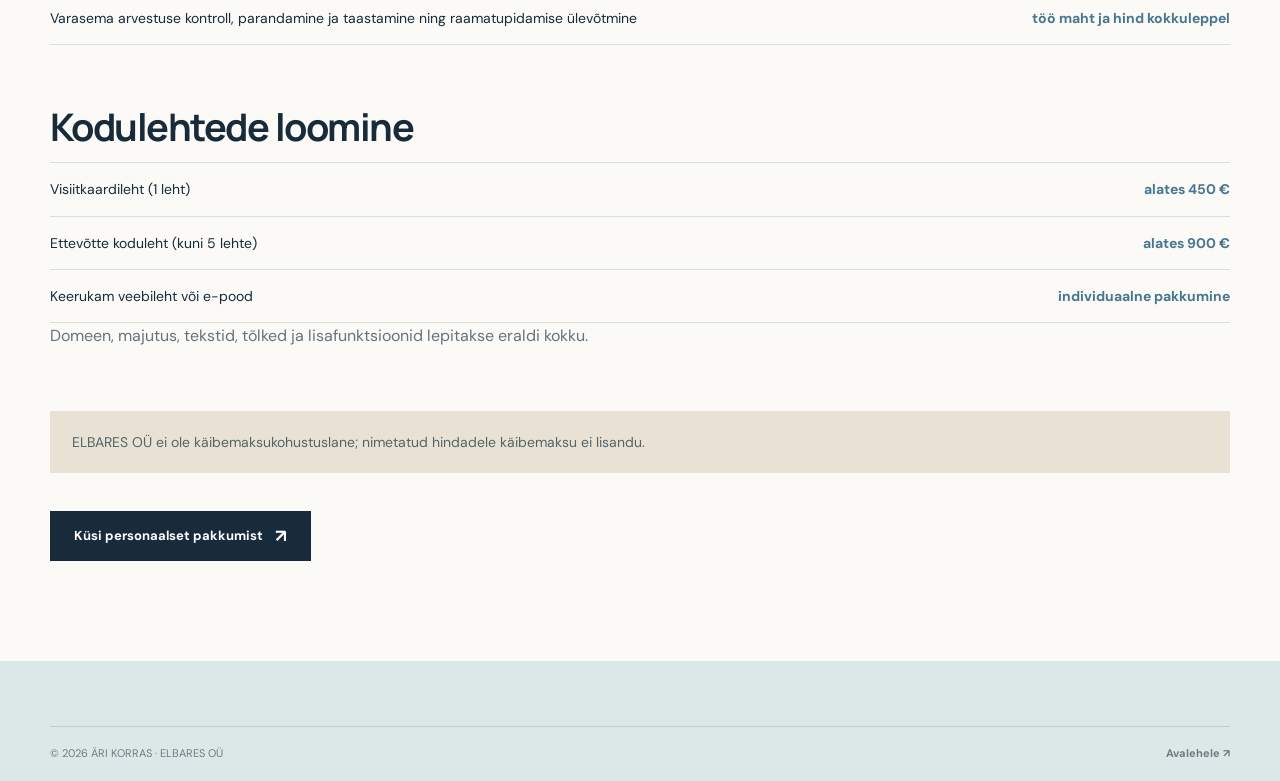
==== commit f0e46d68: "Refresh website content and imagery" ====
--- a/prices.html
+++ b/prices.html
@@ -1,6 +1,102 @@
-<!doctype html><html lang="ru"><head><meta charset="utf-8"><meta name="viewport" content="width=device-width,initial-scale=1"><title>Цены | ÄRI KORRAS</title><link rel="preconnect" href="https://fonts.googleapis.com"><link rel="preconnect" href="https://fonts.gstatic.com" crossorigin><link href="https://fonts.googleapis.com/css2?family=DM+Sans:wght@400;500;600;700&family=Manrope:wght@600;700;800&display=swap" rel="stylesheet"><link rel="stylesheet" href="styles.css"><style>.prices-hero{padding:100px 0 65px;background:var(--mist)}.prices-hero h1{font-size:clamp(45px,6vw,76px);margin:25px 0 20px}.prices-hero p{max-width:650px;color:#64747c}.price-page{padding:70px 0 120px}.price-page h2{font-size:35px;margin:65px 0 25px}.price-page h2:first-child{margin-top:0}.price-grid{display:grid;grid-template-columns:repeat(3,1fr);gap:18px}.price-card{background:#f0f4f3;padding:28px;min-height:330px;border-top:3px solid var(--blue)}.price-card.featured{background:var(--blue);color:#fff}.price-card h3{font-size:24px;margin:0 0 8px}.price{font:700 25px var(--display);margin:5px 0 20px}.price-card p{color:#65757a;font-size:14px}.price-card.featured p,.price-card.featured li{color:#e5eeee}.price-card ul{padding-left:18px;font-size:14px}.price-card li{margin:5px 0;color:#65757a}.price-note{padding:25px;background:var(--sand);color:#53656a;font-size:14px}.price-list{display:grid;grid-template-columns:1fr 1fr;border-top:1px solid var(--line)}.price-row{display:flex;justify-content:space-between;gap:20px;padding:14px 0;border-bottom:1px solid var(--line);font-size:14px}.price-row strong{white-space:nowrap;color:var(--blue)}@media(max-width:800px){.prices-hero{padding:70px 0 50px}.price-grid,.price-list{grid-template-columns:1fr}.price-page{padding-top:50px}.price-page h2{font-size:29px;margin-top:48px}.price-row{display:block}.price-row strong{display:block;margin-top:4px}}
-</style></head><body><header class="site-header"><a class="brand" href="index.html">ÄRI <span>KORRAS</span></a><nav class="desktop-nav"><a href="index.html#services" data-i18n="navServices">Услуги</a><a href="index.html#about" data-i18n="navAbout">О нас</a><a href="prices.html" data-i18n="navPrices">Цены</a><a href="index.html#contact" data-i18n="navContact">Контакты</a></nav><div class="header-actions"><div class="lang-switcher"><button class="lang active" data-lang="ru">RU</button><button class="lang" data-lang="et">ET</button><button class="lang" data-lang="en">EN</button></div><a class="header-cta" href="index.html#contact" data-i18n="headerCta">Обсудить задачу <span>↗</span></a></div></header>
-<main><section class="prices-hero"><div class="content-width"><div class="section-label"><span>05</span><span data-i18n="heroLabel">УСЛУГИ И СТОИМОСТЬ</span></div><h1 data-i18n="heroTitle">Понятные условия<br><em>без скрытых доплат.</em></h1><p data-i18n="heroText">Выберите подходящий пакет или обратитесь к нам для индивидуального расчёта. ELBARES OÜ не является плательщиком НДС, поэтому к указанным ценам НДС не добавляется.</p></div></section><section class="price-page content-width"><h2 data-i18n="accountingHeading">Ежемесячное бухгалтерское обслуживание</h2><div class="price-grid"><article class="price-card"><h3>START</h3><div class="price">от 50 € / месяц</div><p data-i18n="startText">Для небольших предприятий с минимальным количеством операций.</p><ul data-list="start"></ul></article><article class="price-card featured"><h3>STANDARD</h3><div class="price">от 100 € / месяц</div><p data-i18n="standardText">Для работающих предприятий с регулярными операциями.</p><ul data-list="standard"></ul></article><article class="price-card"><h3>BUSINESS</h3><div class="price">от 200 € / месяц</div><p data-i18n="businessText">Для предприятий с большим объёмом операций и более сложным учётом.</p><ul data-list="business"></ul></article></div><div class="price-note" data-i18n="accountingNote">Окончательная стоимость зависит от количества документов, банковских счетов, работников и налоговых обязательств предприятия. Работы вне пакета — 40 € в час.</div><h2 data-i18n="extraHeading">Дополнительные бухгалтерские услуги</h2><div class="price-list"><div class="price-row"><span data-i18n="extra1">Бухгалтерская или налоговая консультация</span><strong>40 € / час</strong></div><div class="price-row"><span data-i18n="extra2">Проверка и восстановление учёта</span><strong>40 € / час</strong></div><div class="price-row"><span data-i18n="extra3">Настройка Merit Aktiva или Merit Palk</span><strong>40 € / час</strong></div><div class="price-row"><span data-i18n="extra4">Подготовка статистических отчётов</span><strong>от 40 €</strong></div><div class="price-row"><span data-i18n="extra5">Годовой отчёт неактивного предприятия</span><strong>от 80 €</strong></div><div class="price-row"><span data-i18n="extra6">Годовой отчёт действующего предприятия</span><strong>от 150 €</strong></div></div><h2 data-i18n="companyHeading">Создание предприятия</h2><div class="price-list"><div class="price-row"><span data-i18n="company1">Регистрация FIE</span><strong>40 € + 20 €</strong></div><div class="price-row"><span data-i18n="company2">Регистрация OÜ</span><strong>75 € + 265 €</strong></div><div class="price-row"><span data-i18n="company3">Регистрация MTÜ</span><strong>от 75 € + 30 €</strong></div><div class="price-row"><span data-i18n="company4">Изменение данных в e-Äriregister</span><strong>от 40 €</strong></div><div class="price-row"><span data-i18n="company5">Ликвидация OÜ</span><strong>от 250 €</strong></div></div><h2 data-i18n="docsHeading">Кадровые документы</h2><div class="price-list"><div class="price-row"><span data-i18n="doc1">Трудовой договор</span><strong>от 40 €</strong></div><div class="price-row"><span data-i18n="doc2">Должностная инструкция</span><strong>от 40 €</strong></div><div class="price-row"><span data-i18n="doc3">Изменение трудового договора</span><strong>от 30 €</strong></div><div class="price-row"><span data-i18n="doc4">Комплект документов для одного работника</span><strong>от 100 €</strong></div></div><div class="price-note" style="margin-top:35px" data-i18n="legalNote"><strong>Важно знать.</strong> Государственные пошлины, нотариальные расходы, переводы и услуги третьих лиц оплачиваются отдельно. Точная цена определяется после предварительной проверки документов предприятия.</div><div style="display:flex;gap:12px;flex-wrap:wrap;margin-top:35px"><a class="button button-dark" href="index.html#contact" data-i18n="offerButton">Получить предложение <span>↗</span></a><a class="button button-line" href="website-prices.html" data-i18n="websiteButton">Цены на создание сайтов <span>↗</span></a></div></section></main><footer class="footer"><div class="content-width footer-bottom"><span>© 2026 ÄRI KORRAS · ELBARES OÜ</span><a href="index.html" data-i18n="homeButton">На главную <span>↗</span></a></div></footer><script src="prices.js"></script></body></html>
-<!doctype html><html lang="ru"><head><meta charset="utf-8"><meta name="viewport" content="width=device-width,initial-scale=1"><title>Цены | ÄRI KORRAS</title><link rel="preconnect" href="https://fonts.googleapis.com"><link rel="preconnect" href="https://fonts.gstatic.com" crossorigin><link href="https://fonts.googleapis.com/css2?family=DM+Sans:wght@400;500;600;700&family=Manrope:wght@600;700;800&display=swap" rel="stylesheet"><link rel="stylesheet" href="styles.css"><style>.prices-hero{padding:100px 0 65px;background:var(--mist)}.prices-hero h1{font-size:clamp(45px,6vw,76px);margin:25px 0 20px}.prices-hero p{max-width:590px;color:#64747c}.price-page{padding:70px 0 120px}.price-page h2{font-size:35px;margin:65px 0 25px}.price-page h2:first-child{margin-top:0}.price-grid{display:grid;grid-template-columns:repeat(3,1fr);gap:18px}.price-card{background:#f0f4f3;padding:28px;min-height:330px;border-top:3px solid var(--blue)}.price-card.featured{background:var(--blue);color:#fff}.price-card h3{font-size:24px;margin:0 0 8px}.price{font:700 25px var(--display);margin:5px 0 20px}.price-card p{color:#65757a;font-size:14px}.price-card.featured p,.price-card.featured li{color:#e5eeee}.price-card ul{padding-left:18px;font-size:14px}.price-card li{margin:5px 0;color:#65757a}.price-note{padding:25px;background:var(--sand);color:#53656a;font-size:14px}.price-list{display:grid;grid-template-columns:1fr 1fr;border-top:1px solid var(--line)}.price-row{display:flex;justify-content:space-between;gap:20px;padding:14px 0;border-bottom:1px solid var(--line);font-size:14px}.price-row strong{white-space:nowrap;color:var(--blue)}@media(max-width:800px){.prices-hero{padding:70px 0 50px}.price-grid,.price-list{grid-template-columns:1fr}.price-page{padding-top:50px}.price-page h2{font-size:29px;margin-top:48px}.price-row{display:block}.price-row strong{display:block;margin-top:4px}}
-</style></head><body><header class="site-header"><a class="brand" href="index.html">ÄRI <span>KORRAS</span></a><nav class="desktop-nav"><a href="index.html#services">Услуги</a><a href="index.html#about">О нас</a><a href="prices.html">Цены</a><a href="index.html#contact">Контакты</a></nav><div class="header-actions"><div class="lang-switcher"><a class="lang active" href="#">RU</a><a class="lang" href="#">ET</a><a class="lang" href="#">EN</a></div><a class="header-cta" href="index.html#contact">Обсудить задачу <span>↗</span></a></div></header>
-<main><section class="prices-hero"><div class="content-width"><div class="section-label"><span>05</span><span>УСЛУГИ И СТОИМОСТЬ</span></div><h1>Понятные условия<br><em>без скрытых доплат.</em></h1><p>Выберите подходящий пакет или обратитесь к нам для индивидуального расчёта. ELBARES OÜ не является плательщиком НДС, поэтому к указанным ценам НДС не добавляется.</p></div></section><section class="price-page content-width"><h2>Ежемесячное бухгалтерское обслуживание</h2><div class="price-grid"><article class="price-card"><h3>START</h3><div class="price">от 50 € / месяц</div><p>Для небольших предприятий с минимальным количеством операций.</p><ul><li>до 20 первичных документов</li><li>один банковский счёт</li><li>счета покупки и продажи</li><li>необходимые налоговые декларации</li><li>краткие консультации</li></ul></article><article class="price-card featured"><h3>STANDARD</h3><div class="price">от 100 € / месяц</div><p>Для работающих предприятий с регулярными операциями.</p><ul><li>текущий бухгалтерский учёт</li><li>счета, чеки и банковские операции</li><li>налоговые декларации и зарплата</li><li>учёт основных средств</li><li>контроль расчётов</li></ul></article><article class="price-card"><h3>BUSINESS</h3><div class="price">от 200 € / месяц</div><p>Для предприятий с большим объёмом операций и более сложным учётом.</p><ul><li>полное ведение учёта</li><li>расчёт заработной платы</li><li>налоговые декларации</li><li>управленческая информация</li><li>регулярные консультации</li></ul></article></div><div class="price-note">Окончательная стоимость зависит от количества документов, банковских счетов, работников и налоговых обязательств предприятия. Работы вне пакета — 40 € в час.</div><h2>Дополнительные бухгалтерские услуги</h2><div class="price-list"><div class="price-row">Бухгалтерская или налоговая консультация <strong>40 € / час</strong></div><div class="price-row">Проверка и восстановление учёта <strong>40 € / час</strong></div><div class="price-row">Настройка Merit Aktiva или Merit Palk <strong>40 € / час</strong></div><div class="price-row">Подготовка статистических отчётов <strong>от 40 €</strong></div><div class="price-row">Годовой отчёт неактивного предприятия <strong>от 80 €</strong></div><div class="price-row">Годовой отчёт действующего предприятия <strong>от 150 €</strong></div></div><h2>Создание предприятия</h2><div class="price-list"><div class="price-row">Регистрация FIE <strong>услуга 40 € + пошлина 20 €</strong></div><div class="price-row">Регистрация OÜ <strong>услуга 75 € + пошлина 265 €</strong></div><div class="price-row">Регистрация MTÜ <strong>от 75 € + пошлина 30 €</strong></div><div class="price-row">Изменение данных в e-Äriregister <strong>от 40 €</strong></div><div class="price-row">Ликвидация OÜ <strong>от 250 €</strong></div><div class="price-row">Восстановление учёта перед ликвидацией <strong>40 € / час</strong></div></div><h2>Кадровые документы</h2><div class="price-list"><div class="price-row">Трудовой договор <strong>от 40 €</strong></div><div class="price-row">Должностная инструкция <strong>от 40 €</strong></div><div class="price-row">Изменение трудового договора <strong>от 30 €</strong></div><div class="price-row">Комплект документов для одного работника <strong>от 100 €</strong></div></div><div class="price-note" style="margin-top:35px"><strong>Важно знать.</strong> Государственные пошлины, нотариальные расходы, переводы и услуги третьих лиц оплачиваются отдельно. Точная цена определяется после предварительной проверки документов предприятия.</div><a class="button button-dark" href="index.html#contact" style="margin-top:35px">Получить предложение <span>↗</span></a></section></main><footer class="footer"><div class="content-width footer-bottom"><span>© 2026 ÄRI KORRAS · ELBARES OÜ</span><a href="index.html">На главную <span>↗</span></a></div></footer></body></html>+<!doctype html>
+<html lang="et">
+<head>
+  <meta charset="utf-8">
+  <meta name="viewport" content="width=device-width, initial-scale=1">
+  <meta id="page-description" name="description" content="ÄRI KORRAS teenuste hinnakiri: raamatupidamine, nõustamine, personalidokumendid ja kodulehed.">
+  <title id="page-title">Hinnakiri | ÄRI KORRAS</title>
+  <link rel="preconnect" href="https://fonts.googleapis.com">
+  <link rel="preconnect" href="https://fonts.gstatic.com" crossorigin>
+  <link href="https://fonts.googleapis.com/css2?family=DM+Sans:wght@400;500;600;700&family=Manrope:wght@600;700;800&display=swap" rel="stylesheet">
+  <link rel="stylesheet" href="styles.css">
+  <style>
+    .prices-hero{padding:92px 0 60px;background:var(--mist)}
+    .prices-hero h1{font-size:clamp(44px,6vw,72px);margin:24px 0 16px}
+    .prices-hero p{max-width:760px;color:#64747c}
+    .price-page{padding:58px 0 100px}
+    .price-page h2{font-size:clamp(28px,4vw,38px);margin:0 0 15px}
+    .price-section{margin:0 0 62px}
+    .section-intro{max-width:760px;color:#64747c;margin:0 0 25px}
+    .price-grid{display:grid;grid-template-columns:repeat(3,minmax(0,1fr));gap:16px}
+    .price-card{background:#f0f4f3;padding:25px;border-top:3px solid var(--blue)}
+    .price-card.featured{background:var(--blue);color:#fff}
+    .price-card h3{font:700 22px var(--display);margin:0 0 5px}
+    .price{font:700 25px var(--display);margin:0 0 15px;color:var(--blue)}
+    .price-card.featured .price{color:#fff}
+    .price-card p,.price-card li{font-size:14px;color:#65757a}
+    .price-card.featured p,.price-card.featured li{color:#e5eeee}
+    .price-card ul{padding-left:18px;margin-bottom:0}
+    .price-card li{margin:7px 0}
+    .price-note{padding:20px 22px;background:var(--sand);color:#53656a;font-size:14px;margin-top:16px}
+    .price-list{border-top:1px solid var(--line)}
+    .price-row{display:flex;justify-content:space-between;gap:24px;padding:15px 0;border-bottom:1px solid var(--line);font-size:14px}
+    .price-row strong{color:var(--blue);text-align:right;white-space:nowrap}
+    .prices-cta{margin-top:38px}
+    @media(max-width:800px){.prices-hero{padding:68px 0 46px}.price-page{padding:45px 0 75px}.price-grid{grid-template-columns:1fr}.price-section{margin-bottom:48px}.price-row{display:block}.price-row strong{display:block;text-align:left;margin-top:4px}}
+  </style>
+</head>
+<body>
+  <header class="site-header">
+    <a class="brand" href="index.html">ÄRI <span>KORRAS</span></a>
+    <nav class="desktop-nav">
+      <a href="index.html#services" data-i18n="navServices">Teenused</a>
+      <a href="index.html#about" data-i18n="navAbout">Meist</a>
+      <a href="prices.html" data-i18n="navPrices">Hinnad</a>
+      <a href="index.html#contact" data-i18n="navContact">Kontakt</a>
+    </nav>
+    <div class="header-actions">
+      <div class="lang-switcher"><button class="lang active" data-lang="et">ET</button><button class="lang" data-lang="ru">RU</button><button class="lang" data-lang="en">EN</button></div>
+      <a class="header-cta" href="index.html#contact" data-i18n="headerCta">Küsi pakkumist <span>↗</span></a>
+    </div>
+  </header>
+  <main>
+    <section class="prices-hero"><div class="content-width">
+      <div class="section-label"><span>05</span><span data-i18n="heroLabel">ÄRI KORRAS HINNAKIRI</span></div>
+      <h1 data-i18n="heroTitle">Selged hinnad,<br><em>kokkulepitud töö.</em></h1>
+      <p data-i18n="heroText">Raamatupidamise kuutasu sõltub dokumentide arvust ja ettevõtte töökorraldusest. Paketi täpne sisu kinnitatakse pakkumises.</p>
+    </div></section>
+    <section class="price-page content-width">
+      <section class="price-section">
+        <h2 data-i18n="accountingHeading">Igakuine raamatupidamine</h2>
+        <p class="section-intro" data-i18n="accountingIntro">Paketi täpne sisu kinnitatakse personaalses pakkumises.</p>
+        <div class="price-grid">
+          <article class="price-card"><h3>START</h3><div class="price" data-i18n="startPrice">alates 50 € kuus</div><ul><li data-i18n="startItem1">Kuni 20 algdokumenti ja 1 pangakonto.</li><li data-i18n="startItem2">Ostu- ja müügiarvete ning pangatehingute arvestus.</li><li data-i18n="startItem3">Maksudeklaratsioonid ja palgaarvestus lisatasu eest.</li></ul></article>
+          <article class="price-card featured"><h3>STANDARD</h3><div class="price" data-i18n="standardPrice">alates 120 € kuus</div><ul><li data-i18n="standardItem1">Kuni 50 algdokumenti.</li><li data-i18n="standardItem2">Jooksev raamatupidamine ja vajalikud maksudeklaratsioonid.</li><li data-i18n="standardItem3">Ühe töötaja palgaarvestus.</li></ul></article>
+          <article class="price-card"><h3>BUSINESS</h3><div class="price" data-i18n="businessPrice">alates 200 € kuus</div><ul><li data-i18n="businessItem1">Kuni 100 algdokumenti.</li><li data-i18n="businessItem2">Jooksev arvestus, maksudeklaratsioonid ja põhivara arvestus.</li><li data-i18n="businessItem3">Kuni kolme töötaja palgaarvestus.</li></ul></article>
+        </div>
+        <div class="price-note" data-i18n="accountingNote">Üle 100 algdokumendi kuus: individuaalne pakkumine. Ostuarve, müügiarve või kviitung on üks algdokument; sellega seotud pangamakse ei lisandu dokumendilimiidile.</div>
+      </section>
+      <section class="price-section">
+        <h2 data-i18n="reportsHeading">Aruanded ja nõustamine</h2>
+        <div class="price-list">
+          <div class="price-row"><span data-i18n="consultation">Raamatupidamis- või maksukonsultatsioon</span><strong data-i18n="consultationPrice">40 €/tund</strong></div>
+          <div class="price-row"><span data-i18n="statistics">Statistikaaruanne</span><strong data-i18n="statisticsPrice">alates 25 €</strong></div>
+          <div class="price-row"><span data-i18n="inactiveReport">Tegevuseta ettevõtte majandusaasta aruanne</span><strong data-i18n="inactivePrice">alates 80 €</strong></div>
+          <div class="price-row"><span data-i18n="activeReport">Tegutseva ettevõtte majandusaasta aruanne</span><strong data-i18n="activePrice">alates 150 €</strong></div>
+          <div class="price-row"><span data-i18n="incompleteBooks">Puuduliku arvestuse korral</span><strong data-i18n="hourlyPrice">40 €/tund</strong></div>
+        </div>
+      </section>
+      <section class="price-section">
+        <h2 data-i18n="otherHeading">Muud teenused</h2>
+        <div class="price-list">
+          <div class="price-row"><span data-i18n="personnel">Personalidokumendid</span><strong data-i18n="uponRequest">hind päringu alusel</strong></div>
+          <div class="price-row"><span data-i18n="accountingTakeover">Varasema arvestuse kontroll, parandamine ja taastamine ning raamatupidamise ülevõtmine</span><strong data-i18n="byAgreement">töö maht ja hind kokkuleppel</strong></div>
+        </div>
+      </section>
+      <section class="price-section">
+        <h2 data-i18n="webHeading">Kodulehtede loomine</h2>
+        <div class="price-list">
+          <div class="price-row"><span data-i18n="businessCard">Visiitkaardileht (1 leht)</span><strong data-i18n="businessCardPrice">alates 450 €</strong></div>
+          <div class="price-row"><span data-i18n="companySite">Ettevõtte koduleht (kuni 5 lehte)</span><strong data-i18n="companySitePrice">alates 900 €</strong></div>
+          <div class="price-row"><span data-i18n="complexSite">Keerukam veebileht või e-pood</span><strong data-i18n="individualOffer">individuaalne pakkumine</strong></div>
+        </div>
+        <p class="section-intro" data-i18n="webNote">Domeen, majutus, tekstid, tõlked ja lisafunktsioonid lepitakse eraldi kokku.</p>
+      </section>
+      <div class="price-note" data-i18n="vatNote">ELBARES OÜ ei ole käibemaksukohustuslane; nimetatud hindadele käibemaksu ei lisandu.</div>
+      <a class="button button-dark prices-cta" href="index.html#contact" data-i18n="offerButton">Küsi personaalset pakkumist <span>↗</span></a>
+    </section>
+  </main>
+  <footer class="footer"><div class="content-width footer-bottom"><span>© 2026 ÄRI KORRAS · ELBARES OÜ</span><a href="index.html" data-i18n="homeButton">Avalehele <span>↗</span></a></div></footer>
+  <script src="prices.js"></script>
+</body>
+</html>
